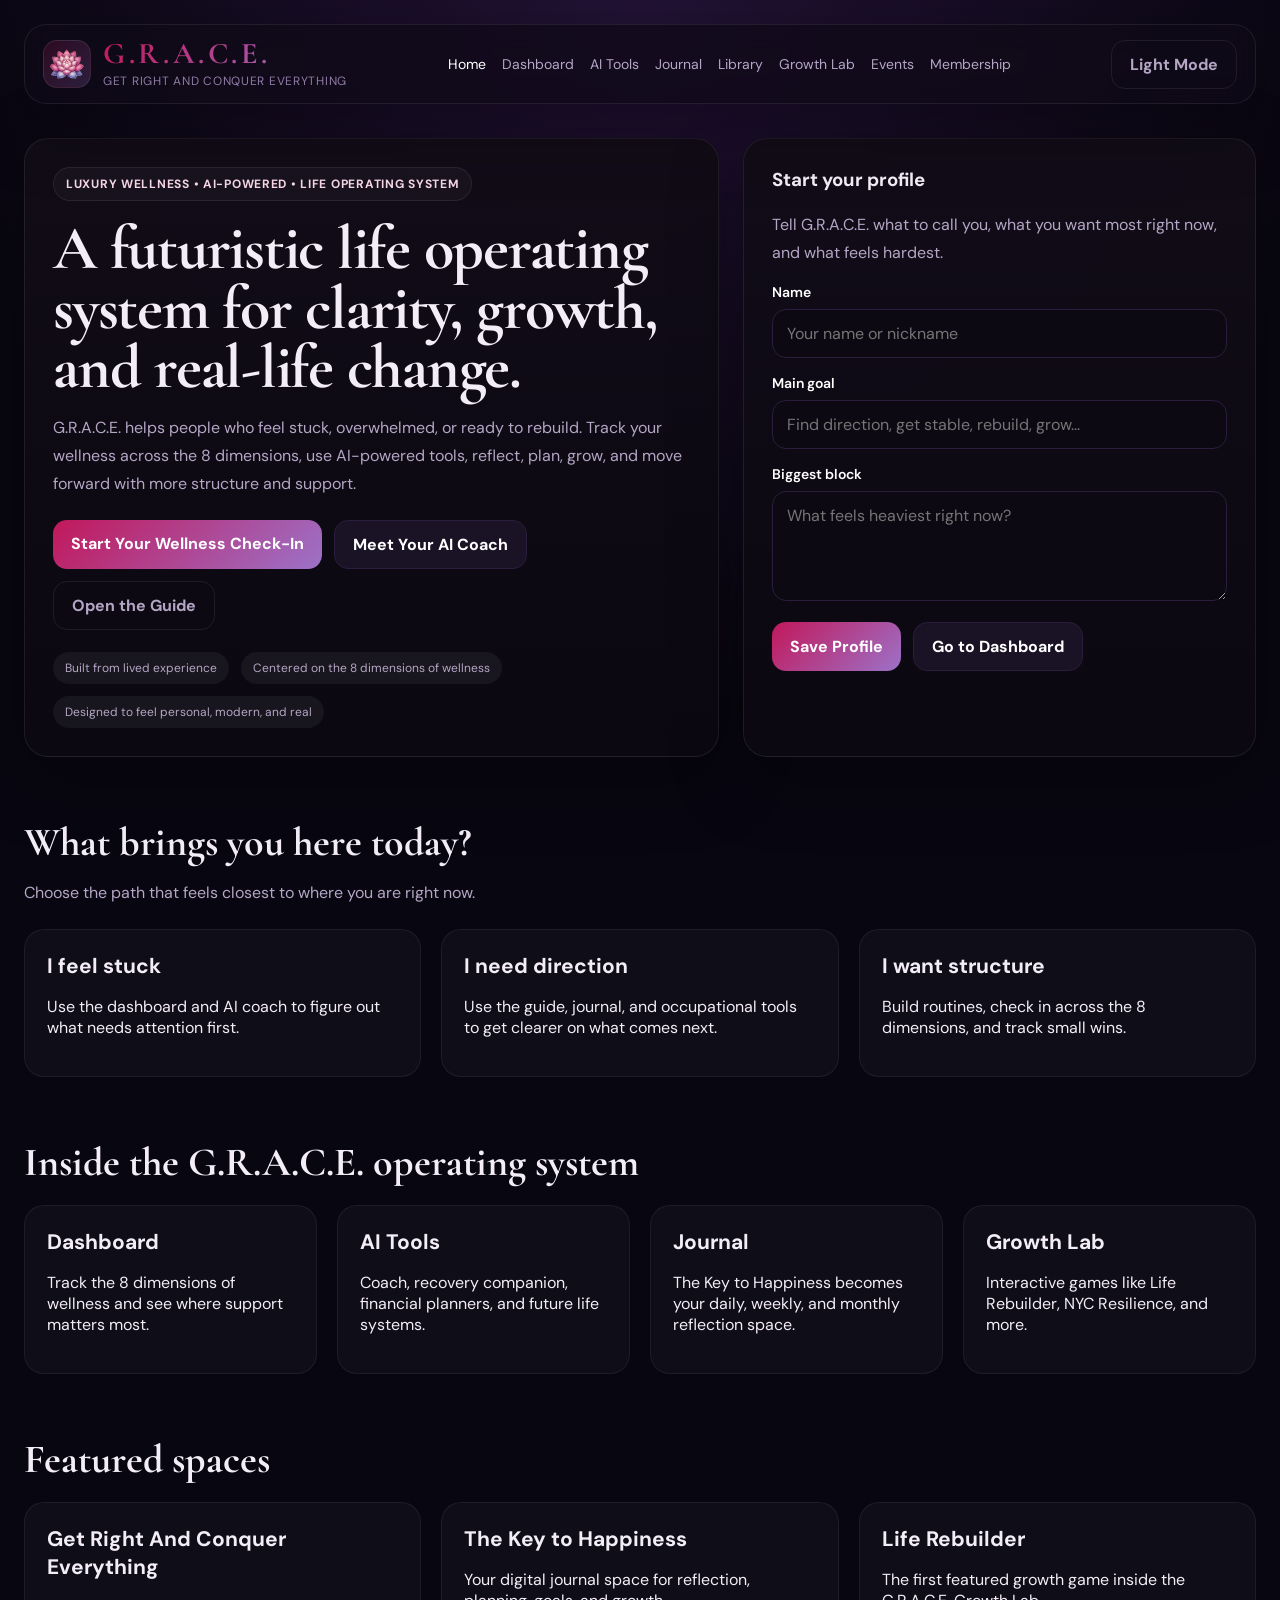
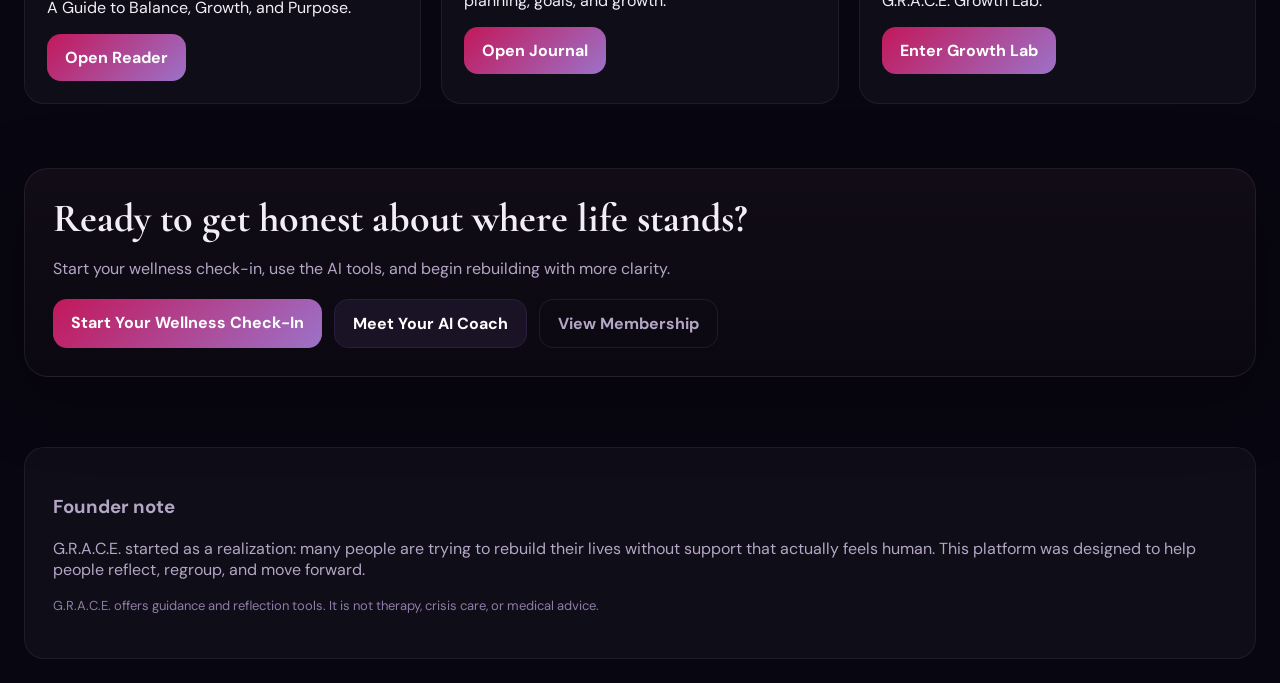
==== index.html @ 827568d2 "Create index.html" ====
<!DOCTYPE html>
<html lang="en">
<head>
  <meta charset="UTF-8" />
  <meta name="viewport" content="width=device-width, initial-scale=1.0" />
  <title>G.R.A.C.E. | Life Operating System</title>
  <meta name="description" content="A futuristic life operating system for clarity, growth, balance, and real-life change." />
  <link rel="preconnect" href="https://fonts.googleapis.com" />
  <link rel="preconnect" href="https://fonts.gstatic.com" crossorigin />
  <link href="https://fonts.googleapis.com/css2?family=Cormorant+Garamond:wght@500;600;700&family=DM+Sans:wght@400;500;700&display=swap" rel="stylesheet" />
  <link rel="stylesheet" href="styles.css" />
</head>
<body>
  <div id="statusMessage" class="status-message hidden"></div>

  <div class="page-wrap">
    <header class="topbar">
      <div class="brand">
        <div class="logo-wrap"><img src="logo.PNG" class="logo" alt="G.R.A.C.E. logo" /></div>
        <div>
          <h2 class="brand-title">G.R.A.C.E.</h2>
          <div class="brand-sub">Get Right And Conquer Everything</div>
        </div>
      </div>

      <nav class="nav">
        <a data-page="home" href="index.html">Home</a>
        <a data-page="dashboard" href="dashboard.html">Dashboard</a>
        <a data-page="tools" href="tools.html">AI Tools</a>
        <a data-page="journal" href="journal.html">Journal</a>
        <a data-page="library" href="library.html">Library</a>
        <a data-page="games" href="games.html">Growth Lab</a>
        <a data-page="events" href="events.html">Events</a>
        <a data-page="membership" href="membership.html">Membership</a>
      </nav>

      <div class="nav-tools">
        <button class="btn btn-ghost" id="themeToggle">Light Mode</button>
      </div>
    </header>

    <section class="hero">
      <div class="card">
        <div class="eyebrow">Luxury wellness • AI-powered • life operating system</div>
        <h1>A futuristic life operating system for clarity, growth, and real-life change.</h1>
        <p>
          G.R.A.C.E. helps people who feel stuck, overwhelmed, or ready to rebuild. Track your wellness across the 8 dimensions,
          use AI-powered tools, reflect, plan, grow, and move forward with more structure and support.
        </p>

        <div class="btn-row" style="margin-top:22px;">
          <a class="btn btn-primary" href="dashboard.html">Start Your Wellness Check-In</a>
          <a class="btn btn-secondary" href="tools.html">Meet Your AI Coach</a>
          <a class="btn btn-ghost" href="guide.html">Open the Guide</a>
        </div>

        <div class="trust-row">
          <div class="pill">Built from lived experience</div>
          <div class="pill">Centered on the 8 dimensions of wellness</div>
          <div class="pill">Designed to feel personal, modern, and real</div>
        </div>
      </div>

      <div class="card">
        <h3 style="margin-top:0;">Start your profile</h3>
        <p>Tell G.R.A.C.E. what to call you, what you want most right now, and what feels hardest.</p>

        <label class="field">
          <span>Name</span>
          <input id="profileName" class="input" type="text" placeholder="Your name or nickname" />
        </label>

        <label class="field">
          <span>Main goal</span>
          <input id="profileGoal" class="input" type="text" placeholder="Find direction, get stable, rebuild, grow..." />
        </label>

        <label class="field">
          <span>Biggest block</span>
          <textarea id="profileBlock" class="textarea" placeholder="What feels heaviest right now?"></textarea>
        </label>

        <div class="btn-row">
          <button class="btn btn-primary" id="saveProfileBtn">Save Profile</button>
          <a class="btn btn-secondary" href="dashboard.html">Go to Dashboard</a>
        </div>
      </div>
    </section>

    <section class="section">
      <div class="section-head">
        <h2>What brings you here today?</h2>
        <p>Choose the path that feels closest to where you are right now.</p>
      </div>

      <div class="grid-3">
        <div class="feature-card"><h3>I feel stuck</h3><p>Use the dashboard and AI coach to figure out what needs attention first.</p></div>
        <div class="feature-card"><h3>I need direction</h3><p>Use the guide, journal, and occupational tools to get clearer on what comes next.</p></div>
        <div class="feature-card"><h3>I want structure</h3><p>Build routines, check in across the 8 dimensions, and track small wins.</p></div>
      </div>
    </section>

    <section class="section">
      <div class="section-head">
        <h2>Inside the G.R.A.C.E. operating system</h2>
      </div>

      <div class="grid-4">
        <div class="mini-card"><h3>Dashboard</h3><p>Track the 8 dimensions of wellness and see where support matters most.</p></div>
        <div class="mini-card"><h3>AI Tools</h3><p>Coach, recovery companion, financial planners, and future life systems.</p></div>
        <div class="mini-card"><h3>Journal</h3><p>The Key to Happiness becomes your daily, weekly, and monthly reflection space.</p></div>
        <div class="mini-card"><h3>Growth Lab</h3><p>Interactive games like Life Rebuilder, NYC Resilience, and more.</p></div>
      </div>
    </section>

    <section class="section">
      <div class="section-head">
        <h2>Featured spaces</h2>
      </div>

      <div class="grid-3">
        <div class="reader-card">
          <h3>Get Right And Conquer Everything</h3>
          <p>A Guide to Balance, Growth, and Purpose.</p>
          <div class="btn-row"><a class="btn btn-primary" href="guide.html">Open Reader</a></div>
        </div>

        <div class="reader-card">
          <h3>The Key to Happiness</h3>
          <p>Your digital journal space for reflection, planning, goals, and growth.</p>
          <div class="btn-row"><a class="btn btn-primary" href="journal.html">Open Journal</a></div>
        </div>

        <div class="game-card">
          <h3>Life Rebuilder</h3>
          <p>The first featured growth game inside the G.R.A.C.E. Growth Lab.</p>
          <div class="btn-row"><a class="btn btn-primary" href="games.html">Enter Growth Lab</a></div>
        </div>
      </div>
    </section>

    <section class="section">
      <div class="card">
        <div class="section-head" style="margin-bottom:14px;">
          <h2>Ready to get honest about where life stands?</h2>
          <p>Start your wellness check-in, use the AI tools, and begin rebuilding with more clarity.</p>
        </div>

        <div class="btn-row">
          <a class="btn btn-primary" href="dashboard.html">Start Your Wellness Check-In</a>
          <a class="btn btn-secondary" href="tools.html">Meet Your AI Coach</a>
          <a class="btn btn-ghost" href="membership.html">View Membership</a>
        </div>
      </div>
    </section>

    <footer class="footer">
      <h3>Founder note</h3>
      <p>G.R.A.C.E. started as a realization: many people are trying to rebuild their lives without support that actually feels human. This platform was designed to help people reflect, regroup, and move forward.</p>
      <p class="small">G.R.A.C.E. offers guidance and reflection tools. It is not therapy, crisis care, or medical advice.</p>
    </footer>
  </div>

  <script src="data.js"></script>
  <script src="app.js"></script>
  <script>
    initSharedUI("home");
    document.getElementById("saveProfileBtn").addEventListener("click", saveProfileFromForm);
  </script>
</body>
</html>
---- styles.css ----
:root {
  --bg: #080610;
  --bg-soft: #100b17;
  --panel: rgba(18, 13, 24, 0.86);
  --panel-2: rgba(23, 16, 33, 0.92);
  --line: #2b1d3d;
  --line-soft: rgba(255, 255, 255, 0.08);
  --text: #f3edf8;
  --muted: #b4a6c5;
  --muted-2: #8f7ca6;
  --pink: #c2185b;
  --purple: #9c72c8;
  --lav: #b39ddb;
  --purple-soft: rgba(156, 114, 200, 0.15);
  --success: #7dd3a7;
  --warning: #f7c66f;
  --danger: #ff8b9e;
  --shadow: 0 20px 70px rgba(0, 0, 0, 0.35);
  --radius: 24px;
  --radius-sm: 18px;
  --max: 1280px;
}

* {
  box-sizing: border-box;
}

html {
  scroll-behavior: smooth;
}

body {
  margin: 0;
  color: var(--text);
  font-family: "DM Sans", sans-serif;
  background:
    radial-gradient(circle at top, rgba(80, 41, 124, 0.35) 0%, rgba(8, 6, 16, 0.95) 30%),
    linear-gradient(180deg, #0a0610 0%, #080610 100%);
  min-height: 100vh;
}

body.light-mode {
  --bg: #f5f0fb;
  --bg-soft: #ffffff;
  --panel: rgba(255,255,255,0.88);
  --panel-2: rgba(248,244,252,0.96);
  --line: #ddd0ee;
  --line-soft: rgba(54, 38, 75, 0.08);
  --text: #241733;
  --muted: #655579;
  --muted-2: #7d6f90;
  background:
    radial-gradient(circle at top, rgba(195, 164, 235, 0.22) 0%, rgba(245, 240, 251, 0.98) 30%),
    linear-gradient(180deg, #f8f5fb 0%, #f2ecfa 100%);
}

a {
  color: inherit;
  text-decoration: none;
}

img {
  display: block;
  max-width: 100%;
}

button,
input,
textarea,
select {
  font: inherit;
}

button {
  cursor: pointer;
}

a:focus-visible,
button:focus-visible,
input:focus-visible,
textarea:focus-visible,
select:focus-visible {
  outline: 3px solid #fff;
  outline-offset: 3px;
}

.page-wrap {
  max-width: var(--max);
  margin: 0 auto;
  padding: 24px;
}

.topbar {
  position: sticky;
  top: 12px;
  z-index: 100;
  display: flex;
  align-items: center;
  justify-content: space-between;
  gap: 20px;
  padding: 14px 18px;
  margin-bottom: 34px;
  border: 1px solid var(--line-soft);
  border-radius: 22px;
  background: rgba(15, 10, 23, 0.75);
  backdrop-filter: blur(14px);
  box-shadow: var(--shadow);
}

body.light-mode .topbar {
  background: rgba(255,255,255,0.8);
}

.brand {
  display: flex;
  align-items: center;
  gap: 12px;
  min-width: 0;
}

.logo-wrap {
  width: 48px;
  height: 48px;
  border-radius: 14px;
  display: grid;
  place-items: center;
  background: linear-gradient(135deg, rgba(194, 24, 91, 0.18), rgba(156, 114, 200, 0.22));
  border: 1px solid rgba(255, 255, 255, 0.08);
  flex-shrink: 0;
}

.logo {
  width: 34px;
  height: 34px;
  object-fit: contain;
}

.brand-title {
  margin: 0;
  font-family: "Cormorant Garamond", serif;
  font-size: 30px;
  line-height: 1;
  letter-spacing: 0.12em;
  background: linear-gradient(135deg, var(--pink), var(--purple));
  -webkit-background-clip: text;
  -webkit-text-fill-color: transparent;
}

.brand-sub {
  margin: 4px 0 0;
  font-size: 12px;
  color: var(--muted-2);
  letter-spacing: 0.06em;
  text-transform: uppercase;
}

.nav {
  display: flex;
  gap: 16px;
  flex-wrap: wrap;
  color: var(--muted);
  font-size: 14px;
}

.nav a:hover,
.nav a.active {
  color: #fff;
}

body.light-mode .nav a:hover,
body.light-mode .nav a.active {
  color: #241733;
}

.nav-tools {
  display: flex;
  gap: 10px;
  align-items: center;
}

.card,
.panel,
.glass {
  background: linear-gradient(180deg, rgba(18, 13, 24, 0.96), rgba(11, 8, 17, 0.98));
  border: 1px solid var(--line-soft);
  border-radius: var(--radius);
  padding: 28px;
  box-shadow: var(--shadow);
  backdrop-filter: blur(12px);
}

body.light-mode .card,
body.light-mode .panel,
body.light-mode .glass {
  background: linear-gradient(180deg, rgba(255,255,255,0.95), rgba(247,242,252,0.98));
}

.hero {
  display: grid;
  grid-template-columns: 1.15fr 0.85fr;
  gap: 24px;
  align-items: stretch;
}

.hero h1,
.page-head h1 {
  margin: 0 0 16px;
  font-family: "Cormorant Garamond", serif;
  font-size: 62px;
  line-height: 0.96;
  letter-spacing: -0.02em;
}

.hero p,
.page-head p,
.section-head p,
.card p {
  color: var(--muted);
  line-height: 1.75;
}

.eyebrow {
  display: inline-flex;
  align-items: center;
  gap: 8px;
  margin-bottom: 18px;
  padding: 8px 12px;
  font-size: 12px;
  font-weight: 700;
  color: #f8d8e8;
  letter-spacing: 0.06em;
  text-transform: uppercase;
  border: 1px solid rgba(255,255,255,0.08);
  border-radius: 999px;
  background: rgba(255,255,255,0.03);
}

.grid-2,
.grid-3,
.grid-4,
.grid-5 {
  display: grid;
  gap: 20px;
}

.grid-2 { grid-template-columns: repeat(2, minmax(0, 1fr)); }
.grid-3 { grid-template-columns: repeat(3, minmax(0, 1fr)); }
.grid-4 { grid-template-columns: repeat(4, minmax(0, 1fr)); }
.grid-5 { grid-template-columns: repeat(5, minmax(0, 1fr)); }

.section {
  margin-top: 64px;
}

.section-head {
  max-width: 820px;
  margin-bottom: 22px;
}

.section-head h2 {
  margin: 0 0 10px;
  font-family: "Cormorant Garamond", serif;
  font-size: 40px;
  line-height: 1.05;
}

.mini-card,
.feature-card,
.tool-card,
.dimension-card,
.membership-card,
.reader-card,
.game-card {
  background: rgba(255,255,255,0.03);
  border: 1px solid rgba(255,255,255,0.06);
  border-radius: 20px;
  padding: 22px;
  height: 100%;
}

body.light-mode .mini-card,
body.light-mode .feature-card,
body.light-mode .tool-card,
body.light-mode .dimension-card,
body.light-mode .membership-card,
body.light-mode .reader-card,
body.light-mode .game-card {
  background: rgba(255,255,255,0.6);
}

.mini-card h3,
.feature-card h3,
.tool-card h3,
.dimension-card h3,
.membership-card h3,
.reader-card h3,
.game-card h3 {
  margin: 0 0 10px;
  font-size: 21px;
}

.btn-row,
.action-row,
.tag-row {
  display: flex;
  flex-wrap: wrap;
  gap: 12px;
}

.btn {
  appearance: none;
  border: none;
  border-radius: 14px;
  padding: 13px 18px;
  font-weight: 700;
  transition: transform 0.18s ease, opacity 0.18s ease;
}

.btn:hover {
  transform: translateY(-1px);
}

.btn-primary {
  color: #fff;
  background: linear-gradient(135deg, var(--pink), var(--purple));
}

.btn-secondary {
  color: #fff;
  background: #1a1325;
  border: 1px solid var(--line);
}

body.light-mode .btn-secondary {
  color: #241733;
  background: #fff;
}

.btn-ghost {
  color: var(--muted);
  background: transparent;
  border: 1px solid rgba(255,255,255,0.08);
}

body.light-mode .btn-ghost {
  border-color: rgba(54,38,75,0.12);
}

.pill,
.tag {
  display: inline-flex;
  align-items: center;
  gap: 8px;
  padding: 8px 12px;
  border-radius: 999px;
  font-size: 12px;
  background: rgba(255,255,255,0.05);
  color: var(--muted);
}

.trust-row {
  display: flex;
  flex-wrap: wrap;
  gap: 12px;
  margin-top: 22px;
}

.field {
  display: block;
  margin-bottom: 16px;
}

.field span {
  display: block;
  margin-bottom: 8px;
  font-size: 14px;
  font-weight: 600;
  color: #fff;
}

body.light-mode .field span {
  color: #241733;
}

.input,
.textarea,
.select {
  width: 100%;
  padding: 13px 14px;
  border-radius: 14px;
  background: #0d0913;
  color: #fff;
  border: 1px solid #2b1d3d;
  outline: none;
}

body.light-mode .input,
body.light-mode .textarea,
body.light-mode .select {
  background: #fff;
  color: #241733;
  border-color: #d6c6e7;
}

.textarea {
  min-height: 110px;
  resize: vertical;
}

.range {
  width: 100%;
}

.metric {
  font-size: 32px;
  font-weight: 700;
  line-height: 1.1;
}

.small {
  font-size: 13px;
  color: var(--muted-2);
  line-height: 1.6;
}

.notice {
  border-radius: 16px;
  padding: 14px 16px;
  line-height: 1.7;
  background: rgba(247, 198, 111, 0.08);
  border: 1px solid rgba(247, 198, 111, 0.22);
  color: #f7ddb1;
}

.notice.success {
  background: rgba(125, 211, 167, 0.08);
  border-color: rgba(125, 211, 167, 0.22);
  color: #eafbf1;
}

.notice.danger {
  background: rgba(255, 139, 158, 0.08);
  border-color: rgba(255, 139, 158, 0.22);
  color: #ffe2e8;
}

.footer {
  margin-top: 70px;
  padding: 28px;
  border-radius: 20px;
  background: rgba(255,255,255,0.03);
  border: 1px solid rgba(255,255,255,0.06);
  color: var(--muted);
}

.page-head {
  margin-bottom: 20px;
}

.kpi-grid {
  display: grid;
  grid-template-columns: repeat(5, minmax(0, 1fr));
  gap: 16px;
}

.kpi {
  border-radius: 20px;
  padding: 22px;
  background: rgba(255,255,255,0.03);
  border: 1px solid rgba(255,255,255,0.06);
}

.dimension-grid {
  display: grid;
  grid-template-columns: repeat(4, minmax(0, 1fr));
  gap: 20px;
}

.dimension-score {
  font-size: 14px;
  font-weight: 700;
  padding: 8px 10px;
  border-radius: 12px;
  background: rgba(255,255,255,0.05);
}

.progress-track {
  height: 10px;
  background: rgba(255,255,255,0.06);
  border-radius: 999px;
  overflow: hidden;
  margin: 12px 0;
}

.progress-fill {
  height: 100%;
  border-radius: 999px;
}

.reader-layout {
  display: grid;
  grid-template-columns: 280px 1fr 280px;
  gap: 20px;
}

.reader-sidebar,
.reader-main,
.reader-actions {
  min-height: 60vh;
}

.chapter-list {
  display: grid;
  gap: 8px;
}

.chapter-btn {
  width: 100%;
  text-align: left;
  border: 1px solid rgba(255,255,255,0.08);
  background: rgba(255,255,255,0.03);
  color: var(--text);
  border-radius: 14px;
  padding: 12px 14px;
}

body.light-mode .chapter-btn {
  color: #241733;
}

.chapter-btn.active {
  background: linear-gradient(135deg, rgba(194,24,91,0.16), rgba(156,114,200,0.18));
}

.reader-main h2 {
  margin-top: 0;
  font-family: "Cormorant Garamond", serif;
  font-size: 42px;
}

.reader-text {
  line-height: 1.85;
  color: var(--muted);
  white-space: pre-wrap;
}

.game-badge,
.member-badge {
  display: inline-block;
  margin-bottom: 12px;
  padding: 8px 12px;
  border-radius: 999px;
  background: rgba(255,255,255,0.06);
  font-size: 12px;
  text-transform: uppercase;
  letter-spacing: 0.06em;
  color: var(--muted);
}

.status-message {
  position: fixed;
  right: 20px;
  bottom: 20px;
  padding: 12px 16px;
  background: #1a1325;
  border: 1px solid var(--line);
  color: var(--text);
  box-shadow: var(--shadow);
  z-index: 999;
  border-radius: 14px;
}

.hidden {
  display: none !important;
}

@media (max-width: 1150px) {
  .dimension-grid { grid-template-columns: repeat(2, minmax(0, 1fr)); }
  .kpi-grid { grid-template-columns: repeat(2, minmax(0, 1fr)); }
  .grid-4 { grid-template-columns: repeat(2, minmax(0, 1fr)); }
  .grid-5 { grid-template-columns: repeat(2, minmax(0, 1fr)); }
  .reader-layout { grid-template-columns: 1fr; }
}

@media (max-width: 980px) {
  .hero,
  .grid-2,
  .grid-3,
  .grid-4,
  .grid-5,
  .dimension-grid {
    grid-template-columns: 1fr;
  }

  .hero h1,
  .page-head h1 {
    font-size: 46px;
  }

  .nav {
    display: none;
  }
}

@media (max-width: 640px) {
  .page-wrap { padding: 16px; }
  .card, .panel, .glass, .footer { padding: 20px; }
  .hero h1, .page-head h1 { font-size: 40px; }
  .section-head h2 { font-size: 34px; }
}
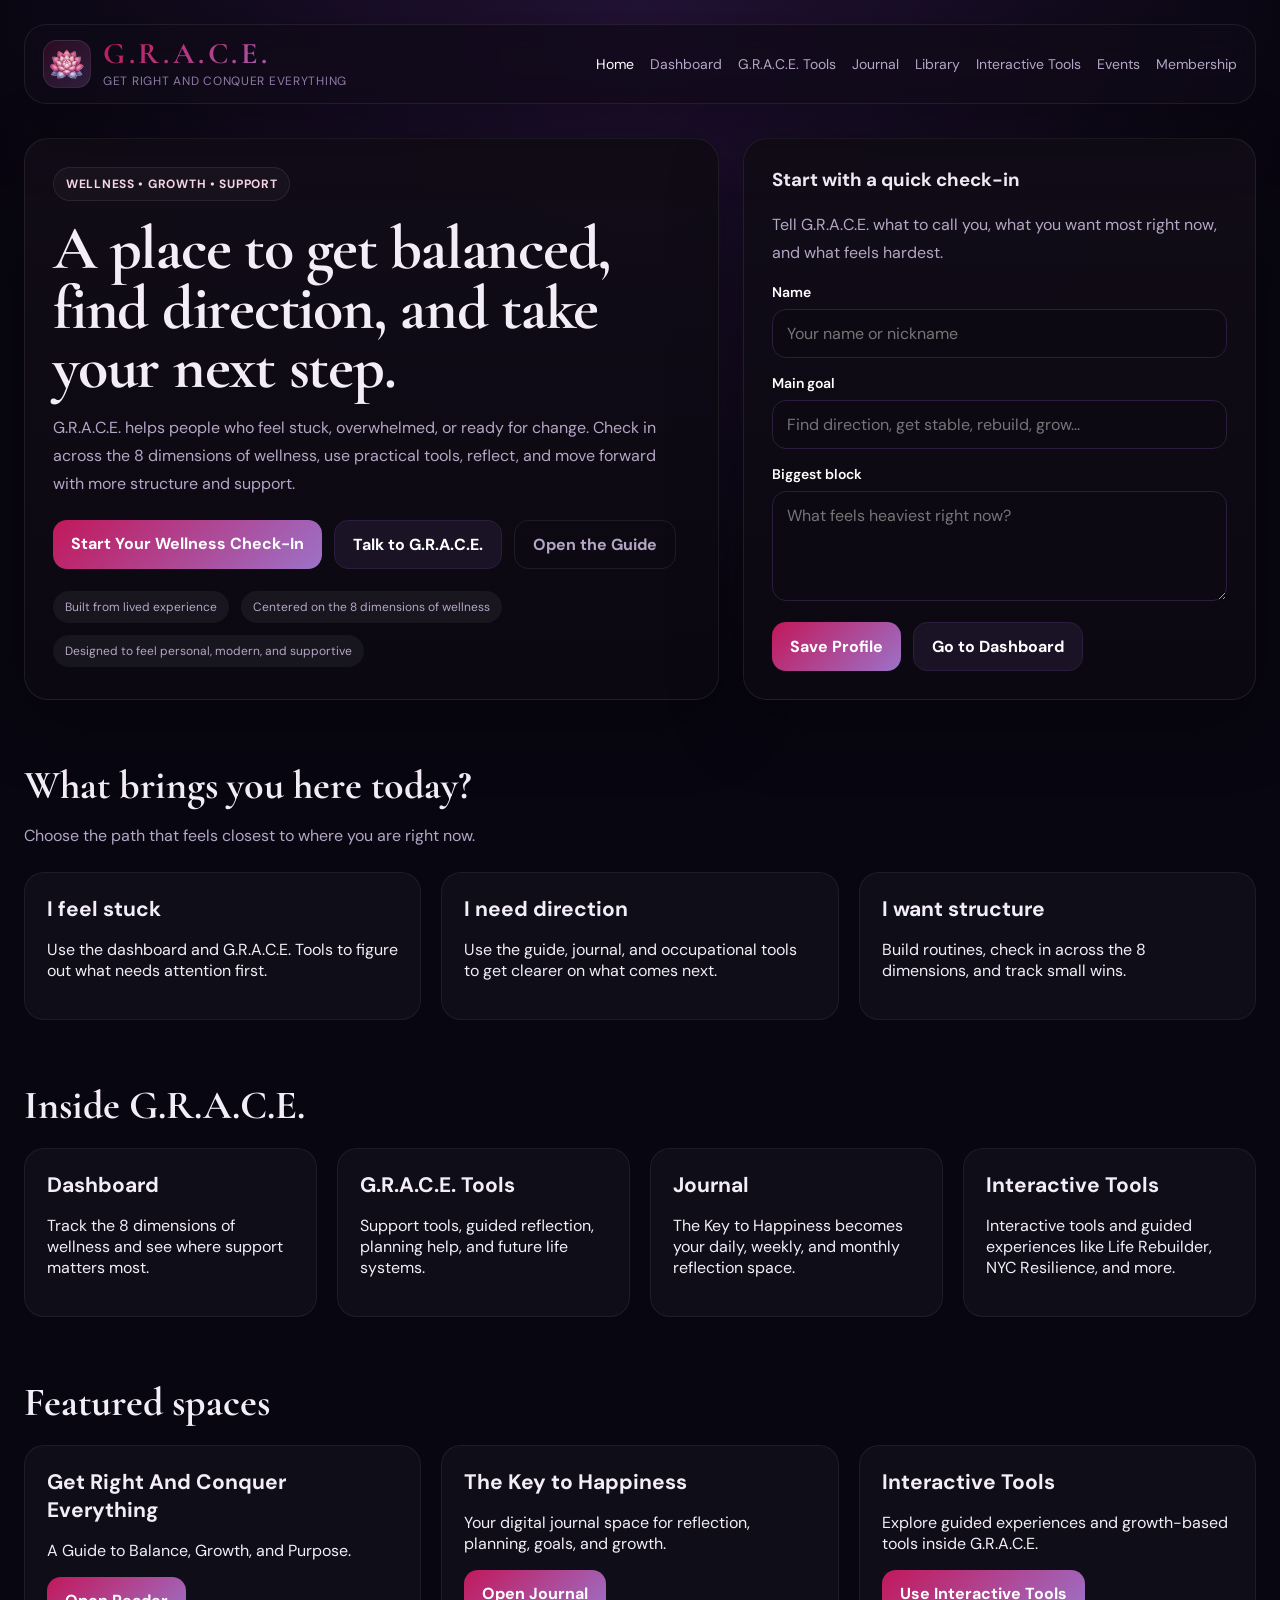
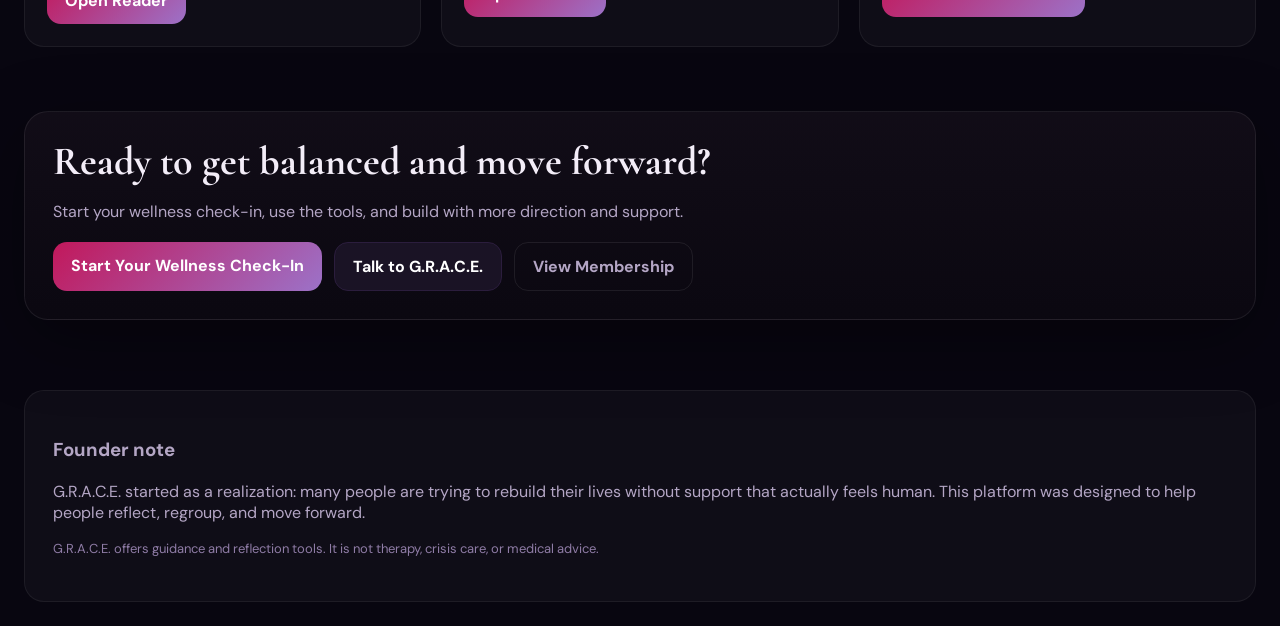
==== commit 94448883: "Update index.html" ====
--- a/index.html
+++ b/index.html
@@ -3,11 +3,17 @@
 <head>
   <meta charset="UTF-8" />
   <meta name="viewport" content="width=device-width, initial-scale=1.0" />
-  <title>G.R.A.C.E. | Life Operating System</title>
-  <meta name="description" content="A futuristic life operating system for clarity, growth, balance, and real-life change." />
+  <title>G.R.A.C.E. | Get Right And Conquer Everything</title>
+  <meta
+    name="description"
+    content="G.R.A.C.E. helps people find balance, direction, structure, and support through the 8 dimensions of wellness, practical tools, and guided reflection."
+  />
   <link rel="preconnect" href="https://fonts.googleapis.com" />
   <link rel="preconnect" href="https://fonts.gstatic.com" crossorigin />
-  <link href="https://fonts.googleapis.com/css2?family=Cormorant+Garamond:wght@500;600;700&family=DM+Sans:wght@400;500;700&display=swap" rel="stylesheet" />
+  <link
+    href="https://fonts.googleapis.com/css2?family=Cormorant+Garamond:wght@500;600;700&family=DM+Sans:wght@400;500;700&display=swap"
+    rel="stylesheet"
+  />
   <link rel="stylesheet" href="styles.css" />
 </head>
 <body>
@@ -16,7 +22,9 @@
   <div class="page-wrap">
     <header class="topbar">
       <div class="brand">
-        <div class="logo-wrap"><img src="logo.PNG" class="logo" alt="G.R.A.C.E. logo" /></div>
+        <div class="logo-wrap">
+          <img src="logo.PNG" class="logo" alt="G.R.A.C.E. logo" />
+        </div>
         <div>
           <h2 class="brand-title">G.R.A.C.E.</h2>
           <div class="brand-sub">Get Right And Conquer Everything</div>
@@ -26,43 +34,40 @@
       <nav class="nav">
         <a data-page="home" href="index.html">Home</a>
         <a data-page="dashboard" href="dashboard.html">Dashboard</a>
-        <a data-page="tools" href="tools.html">AI Tools</a>
+        <a data-page="tools" href="tools.html">G.R.A.C.E. Tools</a>
         <a data-page="journal" href="journal.html">Journal</a>
         <a data-page="library" href="library.html">Library</a>
-        <a data-page="games" href="games.html">Growth Lab</a>
+        <a data-page="games" href="games.html">Interactive Tools</a>
         <a data-page="events" href="events.html">Events</a>
         <a data-page="membership" href="membership.html">Membership</a>
       </nav>
-
-      <div class="nav-tools">
-        <button class="btn btn-ghost" id="themeToggle">Light Mode</button>
-      </div>
     </header>
 
     <section class="hero">
       <div class="card">
-        <div class="eyebrow">Luxury wellness • AI-powered • life operating system</div>
-        <h1>A futuristic life operating system for clarity, growth, and real-life change.</h1>
+        <div class="eyebrow">Wellness • Growth • Support</div>
+        <h1>A place to get balanced, find direction, and take your next step.</h1>
         <p>
-          G.R.A.C.E. helps people who feel stuck, overwhelmed, or ready to rebuild. Track your wellness across the 8 dimensions,
-          use AI-powered tools, reflect, plan, grow, and move forward with more structure and support.
+          G.R.A.C.E. helps people who feel stuck, overwhelmed, or ready for change.
+          Check in across the 8 dimensions of wellness, use practical tools, reflect,
+          and move forward with more structure and support.
         </p>
 
-        <div class="btn-row" style="margin-top:22px;">
+        <div class="btn-row" style="margin-top: 22px;">
           <a class="btn btn-primary" href="dashboard.html">Start Your Wellness Check-In</a>
-          <a class="btn btn-secondary" href="tools.html">Meet Your AI Coach</a>
+          <a class="btn btn-secondary" href="tools.html">Talk to G.R.A.C.E.</a>
           <a class="btn btn-ghost" href="guide.html">Open the Guide</a>
         </div>
 
         <div class="trust-row">
           <div class="pill">Built from lived experience</div>
           <div class="pill">Centered on the 8 dimensions of wellness</div>
-          <div class="pill">Designed to feel personal, modern, and real</div>
+          <div class="pill">Designed to feel personal, modern, and supportive</div>
         </div>
       </div>
 
       <div class="card">
-        <h3 style="margin-top:0;">Start your profile</h3>
+        <h3 style="margin-top: 0;">Start with a quick check-in</h3>
         <p>Tell G.R.A.C.E. what to call you, what you want most right now, and what feels hardest.</p>
 
         <label class="field">
@@ -94,22 +99,48 @@
       </div>
 
       <div class="grid-3">
-        <div class="feature-card"><h3>I feel stuck</h3><p>Use the dashboard and AI coach to figure out what needs attention first.</p></div>
-        <div class="feature-card"><h3>I need direction</h3><p>Use the guide, journal, and occupational tools to get clearer on what comes next.</p></div>
-        <div class="feature-card"><h3>I want structure</h3><p>Build routines, check in across the 8 dimensions, and track small wins.</p></div>
+        <div class="feature-card">
+          <h3>I feel stuck</h3>
+          <p>Use the dashboard and G.R.A.C.E. Tools to figure out what needs attention first.</p>
+        </div>
+
+        <div class="feature-card">
+          <h3>I need direction</h3>
+          <p>Use the guide, journal, and occupational tools to get clearer on what comes next.</p>
+        </div>
+
+        <div class="feature-card">
+          <h3>I want structure</h3>
+          <p>Build routines, check in across the 8 dimensions, and track small wins.</p>
+        </div>
       </div>
     </section>
 
     <section class="section">
       <div class="section-head">
-        <h2>Inside the G.R.A.C.E. operating system</h2>
+        <h2>Inside G.R.A.C.E.</h2>
       </div>
 
       <div class="grid-4">
-        <div class="mini-card"><h3>Dashboard</h3><p>Track the 8 dimensions of wellness and see where support matters most.</p></div>
-        <div class="mini-card"><h3>AI Tools</h3><p>Coach, recovery companion, financial planners, and future life systems.</p></div>
-        <div class="mini-card"><h3>Journal</h3><p>The Key to Happiness becomes your daily, weekly, and monthly reflection space.</p></div>
-        <div class="mini-card"><h3>Growth Lab</h3><p>Interactive games like Life Rebuilder, NYC Resilience, and more.</p></div>
+        <div class="mini-card">
+          <h3>Dashboard</h3>
+          <p>Track the 8 dimensions of wellness and see where support matters most.</p>
+        </div>
+
+        <div class="mini-card">
+          <h3>G.R.A.C.E. Tools</h3>
+          <p>Support tools, guided reflection, planning help, and future life systems.</p>
+        </div>
+
+        <div class="mini-card">
+          <h3>Journal</h3>
+          <p>The Key to Happiness becomes your daily, weekly, and monthly reflection space.</p>
+        </div>
+
+        <div class="mini-card">
+          <h3>Interactive Tools</h3>
+          <p>Interactive tools and guided experiences like Life Rebuilder, NYC Resilience, and more.</p>
+        </div>
       </div>
     </section>
 
@@ -122,33 +153,39 @@
         <div class="reader-card">
           <h3>Get Right And Conquer Everything</h3>
           <p>A Guide to Balance, Growth, and Purpose.</p>
-          <div class="btn-row"><a class="btn btn-primary" href="guide.html">Open Reader</a></div>
+          <div class="btn-row">
+            <a class="btn btn-primary" href="guide.html">Open Reader</a>
+          </div>
         </div>
 
         <div class="reader-card">
           <h3>The Key to Happiness</h3>
           <p>Your digital journal space for reflection, planning, goals, and growth.</p>
-          <div class="btn-row"><a class="btn btn-primary" href="journal.html">Open Journal</a></div>
+          <div class="btn-row">
+            <a class="btn btn-primary" href="journal.html">Open Journal</a>
+          </div>
         </div>
 
         <div class="game-card">
-          <h3>Life Rebuilder</h3>
-          <p>The first featured growth game inside the G.R.A.C.E. Growth Lab.</p>
-          <div class="btn-row"><a class="btn btn-primary" href="games.html">Enter Growth Lab</a></div>
+          <h3>Interactive Tools</h3>
+          <p>Explore guided experiences and growth-based tools inside G.R.A.C.E.</p>
+          <div class="btn-row">
+            <a class="btn btn-primary" href="games.html">Use Interactive Tools</a>
+          </div>
         </div>
       </div>
     </section>
 
     <section class="section">
       <div class="card">
-        <div class="section-head" style="margin-bottom:14px;">
-          <h2>Ready to get honest about where life stands?</h2>
-          <p>Start your wellness check-in, use the AI tools, and begin rebuilding with more clarity.</p>
+        <div class="section-head" style="margin-bottom: 14px;">
+          <h2>Ready to get balanced and move forward?</h2>
+          <p>Start your wellness check-in, use the tools, and build with more direction and support.</p>
         </div>
 
         <div class="btn-row">
           <a class="btn btn-primary" href="dashboard.html">Start Your Wellness Check-In</a>
-          <a class="btn btn-secondary" href="tools.html">Meet Your AI Coach</a>
+          <a class="btn btn-secondary" href="tools.html">Talk to G.R.A.C.E.</a>
           <a class="btn btn-ghost" href="membership.html">View Membership</a>
         </div>
       </div>
@@ -156,8 +193,14 @@
 
     <footer class="footer">
       <h3>Founder note</h3>
-      <p>G.R.A.C.E. started as a realization: many people are trying to rebuild their lives without support that actually feels human. This platform was designed to help people reflect, regroup, and move forward.</p>
-      <p class="small">G.R.A.C.E. offers guidance and reflection tools. It is not therapy, crisis care, or medical advice.</p>
+      <p>
+        G.R.A.C.E. started as a realization: many people are trying to rebuild their lives
+        without support that actually feels human. This platform was designed to help people
+        reflect, regroup, and move forward.
+      </p>
+      <p class="small">
+        G.R.A.C.E. offers guidance and reflection tools. It is not therapy, crisis care, or medical advice.
+      </p>
     </footer>
   </div>
 
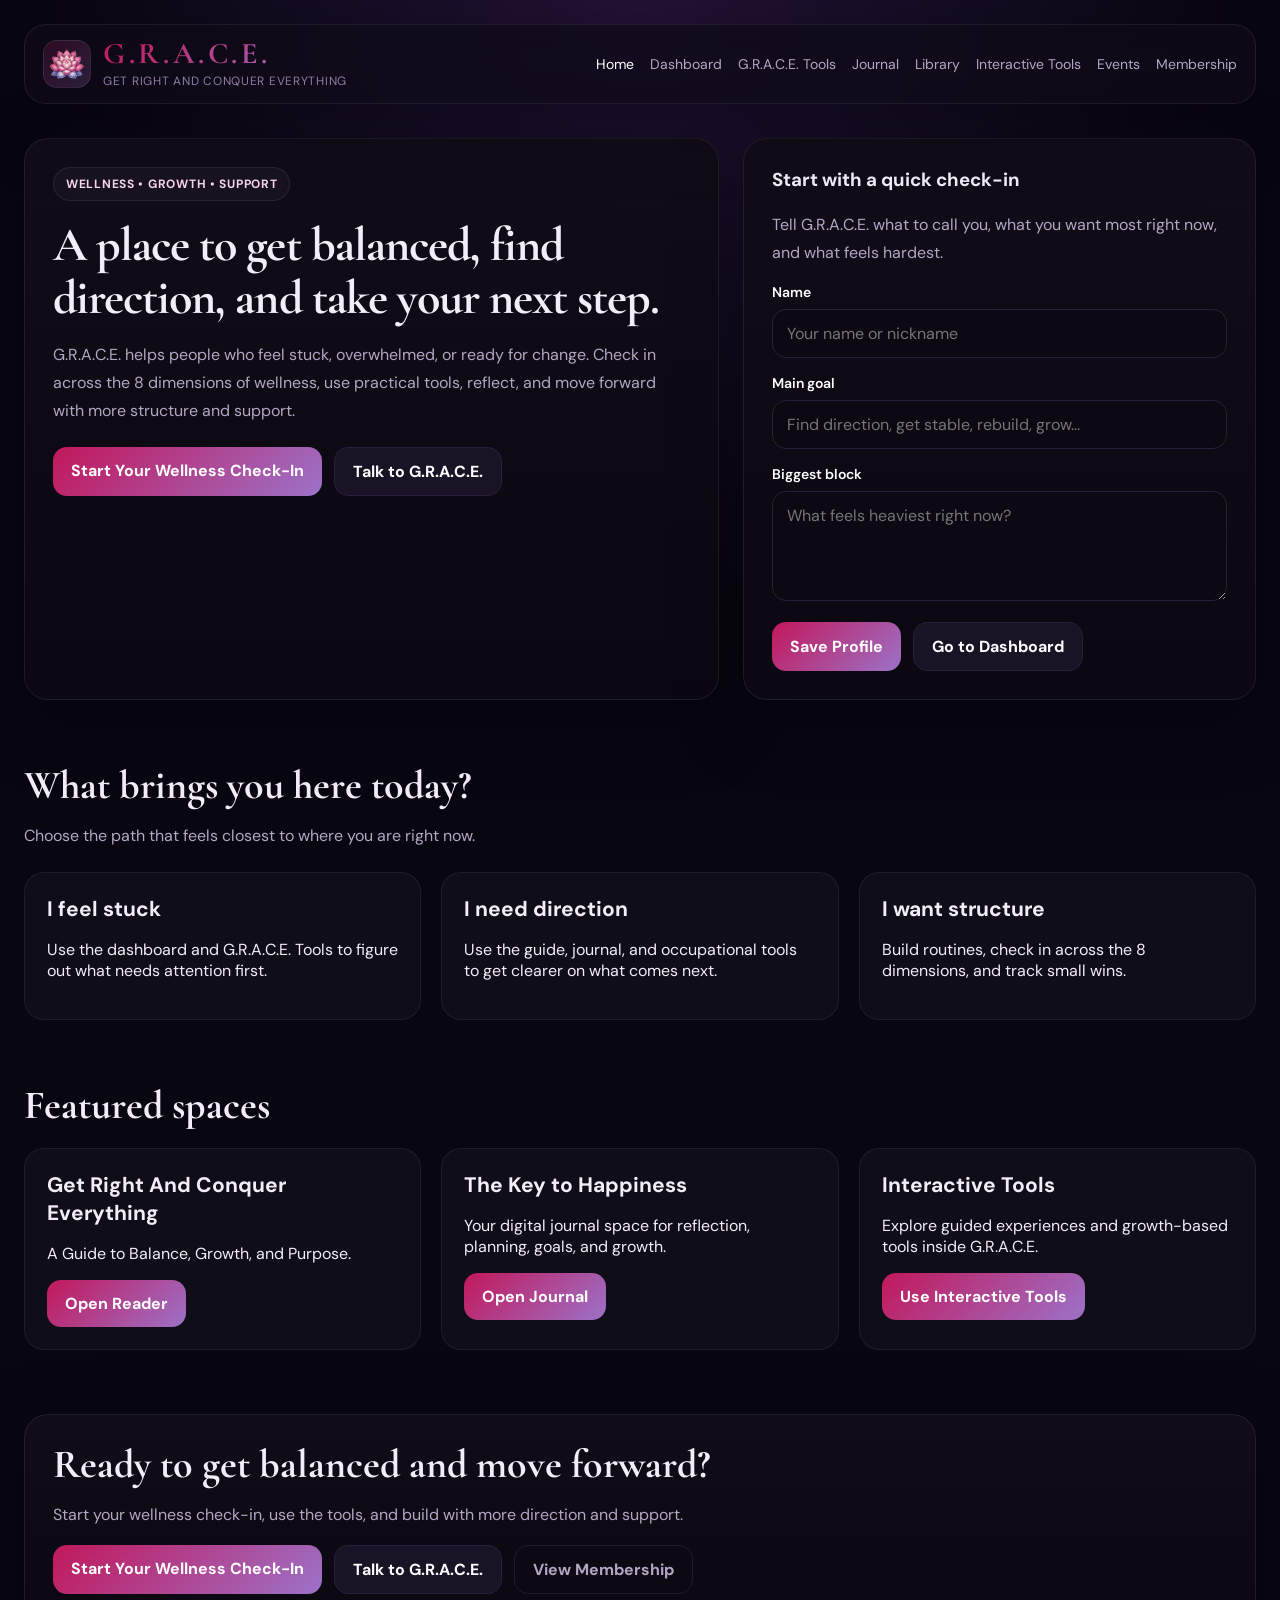
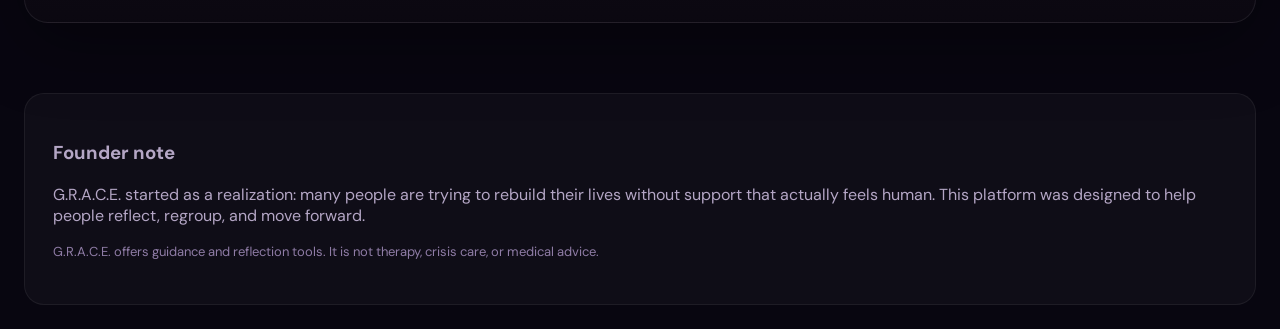
==== commit 8082e747: "Update index.html" ====
--- a/index.html
+++ b/index.html
@@ -46,7 +46,9 @@
     <section class="hero">
       <div class="card">
         <div class="eyebrow">Wellness • Growth • Support</div>
-        <h1>A place to get balanced, find direction, and take your next step.</h1>
+        <h1 style="font-size: clamp(2rem, 4vw, 3rem); line-height: 1.1;">
+          A place to get balanced, find direction, and take your next step.
+        </h1>
         <p>
           G.R.A.C.E. helps people who feel stuck, overwhelmed, or ready for change.
           Check in across the 8 dimensions of wellness, use practical tools, reflect,
@@ -56,13 +58,6 @@
         <div class="btn-row" style="margin-top: 22px;">
           <a class="btn btn-primary" href="dashboard.html">Start Your Wellness Check-In</a>
           <a class="btn btn-secondary" href="tools.html">Talk to G.R.A.C.E.</a>
-          <a class="btn btn-ghost" href="guide.html">Open the Guide</a>
-        </div>
-
-        <div class="trust-row">
-          <div class="pill">Built from lived experience</div>
-          <div class="pill">Centered on the 8 dimensions of wellness</div>
-          <div class="pill">Designed to feel personal, modern, and supportive</div>
         </div>
       </div>
 
@@ -86,7 +81,7 @@
         </label>
 
         <div class="btn-row">
-          <button class="btn btn-primary" id="saveProfileBtn">Save Profile</button>
+          <button class="btn btn-primary" id="saveProfileBtn" type="button">Save Profile</button>
           <a class="btn btn-secondary" href="dashboard.html">Go to Dashboard</a>
         </div>
       </div>
@@ -99,48 +94,20 @@
       </div>
 
       <div class="grid-3">
-        <div class="feature-card">
+        <a class="feature-card" href="tools.html?start=I%20feel%20stuck">
           <h3>I feel stuck</h3>
           <p>Use the dashboard and G.R.A.C.E. Tools to figure out what needs attention first.</p>
-        </div>
+        </a>
 
-        <div class="feature-card">
+        <a class="feature-card" href="tools.html?start=I%20need%20direction">
           <h3>I need direction</h3>
           <p>Use the guide, journal, and occupational tools to get clearer on what comes next.</p>
-        </div>
+        </a>
 
-        <div class="feature-card">
+        <a class="feature-card" href="tools.html?start=I%20want%20structure">
           <h3>I want structure</h3>
           <p>Build routines, check in across the 8 dimensions, and track small wins.</p>
-        </div>
-      </div>
-    </section>
-
-    <section class="section">
-      <div class="section-head">
-        <h2>Inside G.R.A.C.E.</h2>
-      </div>
-
-      <div class="grid-4">
-        <div class="mini-card">
-          <h3>Dashboard</h3>
-          <p>Track the 8 dimensions of wellness and see where support matters most.</p>
-        </div>
-
-        <div class="mini-card">
-          <h3>G.R.A.C.E. Tools</h3>
-          <p>Support tools, guided reflection, planning help, and future life systems.</p>
-        </div>
-
-        <div class="mini-card">
-          <h3>Journal</h3>
-          <p>The Key to Happiness becomes your daily, weekly, and monthly reflection space.</p>
-        </div>
-
-        <div class="mini-card">
-          <h3>Interactive Tools</h3>
-          <p>Interactive tools and guided experiences like Life Rebuilder, NYC Resilience, and more.</p>
-        </div>
+        </a>
       </div>
     </section>
 
@@ -206,9 +173,5 @@
 
   <script src="data.js"></script>
   <script src="app.js"></script>
-  <script>
-    initSharedUI("home");
-    document.getElementById("saveProfileBtn").addEventListener("click", saveProfileFromForm);
-  </script>
 </body>
 </html>
--- a/styles.css
+++ b/styles.css
@@ -39,21 +39,6 @@
   min-height: 100vh;
 }
 
-body.light-mode {
-  --bg: #f5f0fb;
-  --bg-soft: #ffffff;
-  --panel: rgba(255,255,255,0.88);
-  --panel-2: rgba(248,244,252,0.96);
-  --line: #ddd0ee;
-  --line-soft: rgba(54, 38, 75, 0.08);
-  --text: #241733;
-  --muted: #655579;
-  --muted-2: #7d6f90;
-  background:
-    radial-gradient(circle at top, rgba(195, 164, 235, 0.22) 0%, rgba(245, 240, 251, 0.98) 30%),
-    linear-gradient(180deg, #f8f5fb 0%, #f2ecfa 100%);
-}
-
 a {
   color: inherit;
   text-decoration: none;
@@ -107,10 +92,6 @@
   box-shadow: var(--shadow);
 }
 
-body.light-mode .topbar {
-  background: rgba(255,255,255,0.8);
-}
-
 .brand {
   display: flex;
   align-items: center;
@@ -167,11 +148,6 @@
   color: #fff;
 }
 
-body.light-mode .nav a:hover,
-body.light-mode .nav a.active {
-  color: #241733;
-}
-
 .nav-tools {
   display: flex;
   gap: 10px;
@@ -189,12 +165,6 @@
   backdrop-filter: blur(12px);
 }
 
-body.light-mode .card,
-body.light-mode .panel,
-body.light-mode .glass {
-  background: linear-gradient(180deg, rgba(255,255,255,0.95), rgba(247,242,252,0.98));
-}
-
 .hero {
   display: grid;
   grid-template-columns: 1.15fr 0.85fr;
@@ -206,8 +176,8 @@
 .page-head h1 {
   margin: 0 0 16px;
   font-family: "Cormorant Garamond", serif;
-  font-size: 62px;
-  line-height: 0.96;
+  font-size: 54px;
+  line-height: 0.98;
   letter-spacing: -0.02em;
 }
 
@@ -230,9 +200,9 @@
   color: #f8d8e8;
   letter-spacing: 0.06em;
   text-transform: uppercase;
-  border: 1px solid rgba(255,255,255,0.08);
+  border: 1px solid rgba(255, 255, 255, 0.08);
   border-radius: 999px;
-  background: rgba(255,255,255,0.03);
+  background: rgba(255, 255, 255, 0.03);
 }
 
 .grid-2,
@@ -271,21 +241,11 @@
 .membership-card,
 .reader-card,
 .game-card {
-  background: rgba(255,255,255,0.03);
-  border: 1px solid rgba(255,255,255,0.06);
+  background: rgba(255, 255, 255, 0.03);
+  border: 1px solid rgba(255, 255, 255, 0.06);
   border-radius: 20px;
   padding: 22px;
   height: 100%;
-}
-
-body.light-mode .mini-card,
-body.light-mode .feature-card,
-body.light-mode .tool-card,
-body.light-mode .dimension-card,
-body.light-mode .membership-card,
-body.light-mode .reader-card,
-body.light-mode .game-card {
-  background: rgba(255,255,255,0.6);
 }
 
 .mini-card h3,
@@ -331,19 +291,10 @@
   border: 1px solid var(--line);
 }
 
-body.light-mode .btn-secondary {
-  color: #241733;
-  background: #fff;
-}
-
 .btn-ghost {
   color: var(--muted);
   background: transparent;
-  border: 1px solid rgba(255,255,255,0.08);
-}
-
-body.light-mode .btn-ghost {
-  border-color: rgba(54,38,75,0.12);
+  border: 1px solid rgba(255, 255, 255, 0.08);
 }
 
 .pill,
@@ -354,7 +305,7 @@
   padding: 8px 12px;
   border-radius: 999px;
   font-size: 12px;
-  background: rgba(255,255,255,0.05);
+  background: rgba(255, 255, 255, 0.05);
   color: var(--muted);
 }
 
@@ -376,10 +327,6 @@
   font-size: 14px;
   font-weight: 600;
   color: #fff;
-}
-
-body.light-mode .field span {
-  color: #241733;
 }
 
 .input,
@@ -394,14 +341,6 @@
   outline: none;
 }
 
-body.light-mode .input,
-body.light-mode .textarea,
-body.light-mode .select {
-  background: #fff;
-  color: #241733;
-  border-color: #d6c6e7;
-}
-
 .textarea {
   min-height: 110px;
   resize: vertical;
@@ -448,8 +387,8 @@
   margin-top: 70px;
   padding: 28px;
   border-radius: 20px;
-  background: rgba(255,255,255,0.03);
-  border: 1px solid rgba(255,255,255,0.06);
+  background: rgba(255, 255, 255, 0.03);
+  border: 1px solid rgba(255, 255, 255, 0.06);
   color: var(--muted);
 }
 
@@ -466,8 +405,8 @@
 .kpi {
   border-radius: 20px;
   padding: 22px;
-  background: rgba(255,255,255,0.03);
-  border: 1px solid rgba(255,255,255,0.06);
+  background: rgba(255, 255, 255, 0.03);
+  border: 1px solid rgba(255, 255, 255, 0.06);
 }
 
 .dimension-grid {
@@ -481,12 +420,12 @@
   font-weight: 700;
   padding: 8px 10px;
   border-radius: 12px;
-  background: rgba(255,255,255,0.05);
+  background: rgba(255, 255, 255, 0.05);
 }
 
 .progress-track {
   height: 10px;
-  background: rgba(255,255,255,0.06);
+  background: rgba(255, 255, 255, 0.06);
   border-radius: 999px;
   overflow: hidden;
   margin: 12px 0;
@@ -517,19 +456,15 @@
 .chapter-btn {
   width: 100%;
   text-align: left;
-  border: 1px solid rgba(255,255,255,0.08);
-  background: rgba(255,255,255,0.03);
+  border: 1px solid rgba(255, 255, 255, 0.08);
+  background: rgba(255, 255, 255, 0.03);
   color: var(--text);
   border-radius: 14px;
   padding: 12px 14px;
 }
 
-body.light-mode .chapter-btn {
-  color: #241733;
-}
-
 .chapter-btn.active {
-  background: linear-gradient(135deg, rgba(194,24,91,0.16), rgba(156,114,200,0.18));
+  background: linear-gradient(135deg, rgba(194, 24, 91, 0.16), rgba(156, 114, 200, 0.18));
 }
 
 .reader-main h2 {
@@ -550,7 +485,7 @@
   margin-bottom: 12px;
   padding: 8px 12px;
   border-radius: 999px;
-  background: rgba(255,255,255,0.06);
+  background: rgba(255, 255, 255, 0.06);
   font-size: 12px;
   text-transform: uppercase;
   letter-spacing: 0.06em;
@@ -583,6 +518,28 @@
 }
 
 @media (max-width: 980px) {
+  .topbar {
+    align-items: flex-start;
+    flex-direction: column;
+  }
+
+  .nav {
+    display: flex;
+    width: 100%;
+    overflow-x: auto;
+    overflow-y: hidden;
+    flex-wrap: nowrap;
+    gap: 12px;
+    padding-bottom: 4px;
+    -webkit-overflow-scrolling: touch;
+    scrollbar-width: thin;
+  }
+
+  .nav a {
+    white-space: nowrap;
+    flex: 0 0 auto;
+  }
+
   .hero,
   .grid-2,
   .grid-3,
@@ -594,17 +551,28 @@
 
   .hero h1,
   .page-head h1 {
-    font-size: 46px;
-  }
-
-  .nav {
-    display: none;
+    font-size: 42px;
   }
 }
 
 @media (max-width: 640px) {
-  .page-wrap { padding: 16px; }
-  .card, .panel, .glass, .footer { padding: 20px; }
-  .hero h1, .page-head h1 { font-size: 40px; }
-  .section-head h2 { font-size: 34px; }
-}
+  .page-wrap {
+    padding: 16px;
+  }
+
+  .card,
+  .panel,
+  .glass,
+  .footer {
+    padding: 20px;
+  }
+
+  .hero h1,
+  .page-head h1 {
+    font-size: 36px;
+  }
+
+  .section-head h2 {
+    font-size: 34px;
+  }
+}
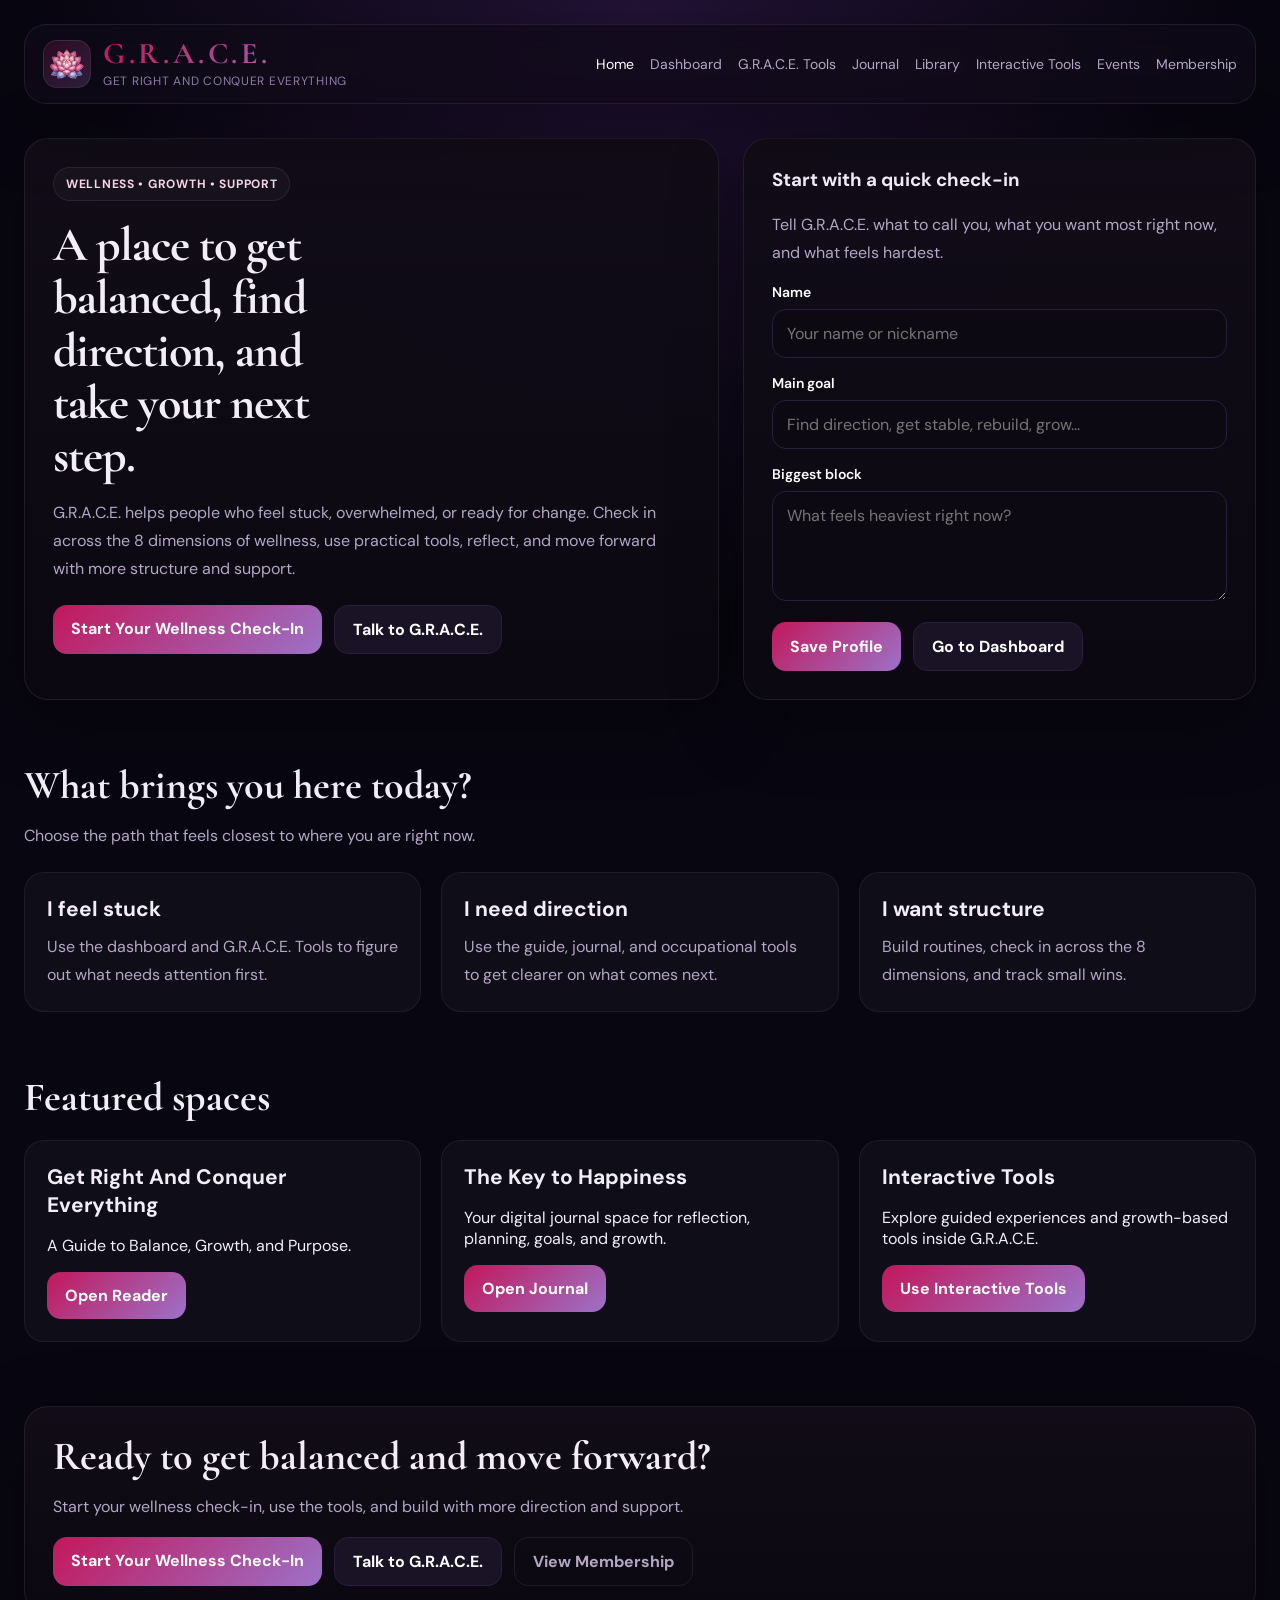
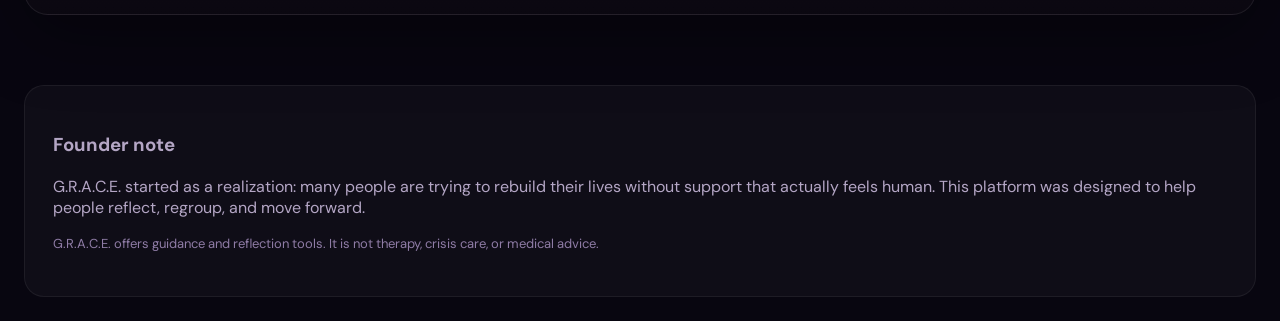
==== commit d5b4bd8d: "Update index.html" ====
--- a/index.html
+++ b/index.html
@@ -46,23 +46,21 @@
     <section class="hero">
       <div class="card">
         <div class="eyebrow">Wellness • Growth • Support</div>
-        <h1 style="font-size: clamp(2rem, 4vw, 3rem); line-height: 1.1;">
-          A place to get balanced, find direction, and take your next step.
-        </h1>
+        <h1 class="hero-title-sm">A place to get balanced, find direction, and take your next step.</h1>
         <p>
           G.R.A.C.E. helps people who feel stuck, overwhelmed, or ready for change.
           Check in across the 8 dimensions of wellness, use practical tools, reflect,
           and move forward with more structure and support.
         </p>
 
-        <div class="btn-row" style="margin-top: 22px;">
+        <div class="btn-row mt-22">
           <a class="btn btn-primary" href="dashboard.html">Start Your Wellness Check-In</a>
           <a class="btn btn-secondary" href="tools.html">Talk to G.R.A.C.E.</a>
         </div>
       </div>
 
       <div class="card">
-        <h3 style="margin-top: 0;">Start with a quick check-in</h3>
+        <h3 class="mt-0">Start with a quick check-in</h3>
         <p>Tell G.R.A.C.E. what to call you, what you want most right now, and what feels hardest.</p>
 
         <label class="field">
@@ -94,17 +92,17 @@
       </div>
 
       <div class="grid-3">
-        <a class="feature-card" href="tools.html?start=I%20feel%20stuck">
+        <a class="feature-link-card" href="tools.html?start=I%20feel%20stuck">
           <h3>I feel stuck</h3>
           <p>Use the dashboard and G.R.A.C.E. Tools to figure out what needs attention first.</p>
         </a>
 
-        <a class="feature-card" href="tools.html?start=I%20need%20direction">
+        <a class="feature-link-card" href="tools.html?start=I%20need%20direction">
           <h3>I need direction</h3>
           <p>Use the guide, journal, and occupational tools to get clearer on what comes next.</p>
         </a>
 
-        <a class="feature-card" href="tools.html?start=I%20want%20structure">
+        <a class="feature-link-card" href="tools.html?start=I%20want%20structure">
           <h3>I want structure</h3>
           <p>Build routines, check in across the 8 dimensions, and track small wins.</p>
         </a>
@@ -145,7 +143,7 @@
 
     <section class="section">
       <div class="card">
-        <div class="section-head" style="margin-bottom: 14px;">
+        <div class="section-head mb-14">
           <h2>Ready to get balanced and move forward?</h2>
           <p>Start your wellness check-in, use the tools, and build with more direction and support.</p>
         </div>
--- a/styles.css
+++ b/styles.css
@@ -181,6 +181,12 @@
   letter-spacing: -0.02em;
 }
 
+.hero-title-sm {
+  font-size: clamp(2rem, 4vw, 3rem) !important;
+  line-height: 1.1 !important;
+  max-width: 12ch;
+}
+
 .hero p,
 .page-head p,
 .section-head p,
@@ -259,6 +265,43 @@
   font-size: 21px;
 }
 
+.feature-link-card {
+  display: block;
+  background: rgba(255, 255, 255, 0.03);
+  border: 1px solid rgba(255, 255, 255, 0.06);
+  border-radius: 20px;
+  padding: 22px;
+  height: 100%;
+  transition:
+    transform 0.18s ease,
+    border-color 0.18s ease,
+    background 0.18s ease,
+    box-shadow 0.18s ease;
+}
+
+.feature-link-card h3 {
+  margin: 0 0 10px;
+  font-size: 21px;
+}
+
+.feature-link-card p {
+  color: var(--muted);
+  line-height: 1.75;
+  margin: 0;
+}
+
+.feature-link-card:hover {
+  transform: translateY(-3px);
+  background: linear-gradient(180deg, rgba(35, 24, 49, 0.95), rgba(18, 13, 24, 0.98));
+  border-color: rgba(179, 157, 219, 0.35);
+  box-shadow: 0 18px 40px rgba(0, 0, 0, 0.28);
+}
+
+.feature-link-card:focus-visible {
+  outline: 3px solid #fff;
+  outline-offset: 3px;
+}
+
 .btn-row,
 .action-row,
 .tag-row {
@@ -509,6 +552,18 @@
   display: none !important;
 }
 
+.mt-0 {
+  margin-top: 0 !important;
+}
+
+.mt-22 {
+  margin-top: 22px !important;
+}
+
+.mb-14 {
+  margin-bottom: 14px !important;
+}
+
 @media (max-width: 1150px) {
   .dimension-grid { grid-template-columns: repeat(2, minmax(0, 1fr)); }
   .kpi-grid { grid-template-columns: repeat(2, minmax(0, 1fr)); }
@@ -553,6 +608,10 @@
   .page-head h1 {
     font-size: 42px;
   }
+
+  .hero-title-sm {
+    max-width: none;
+  }
 }
 
 @media (max-width: 640px) {
@@ -575,4 +634,8 @@
   .section-head h2 {
     font-size: 34px;
   }
-}
+
+  .hero-title-sm {
+    font-size: 2rem !important;
+  }
+}
